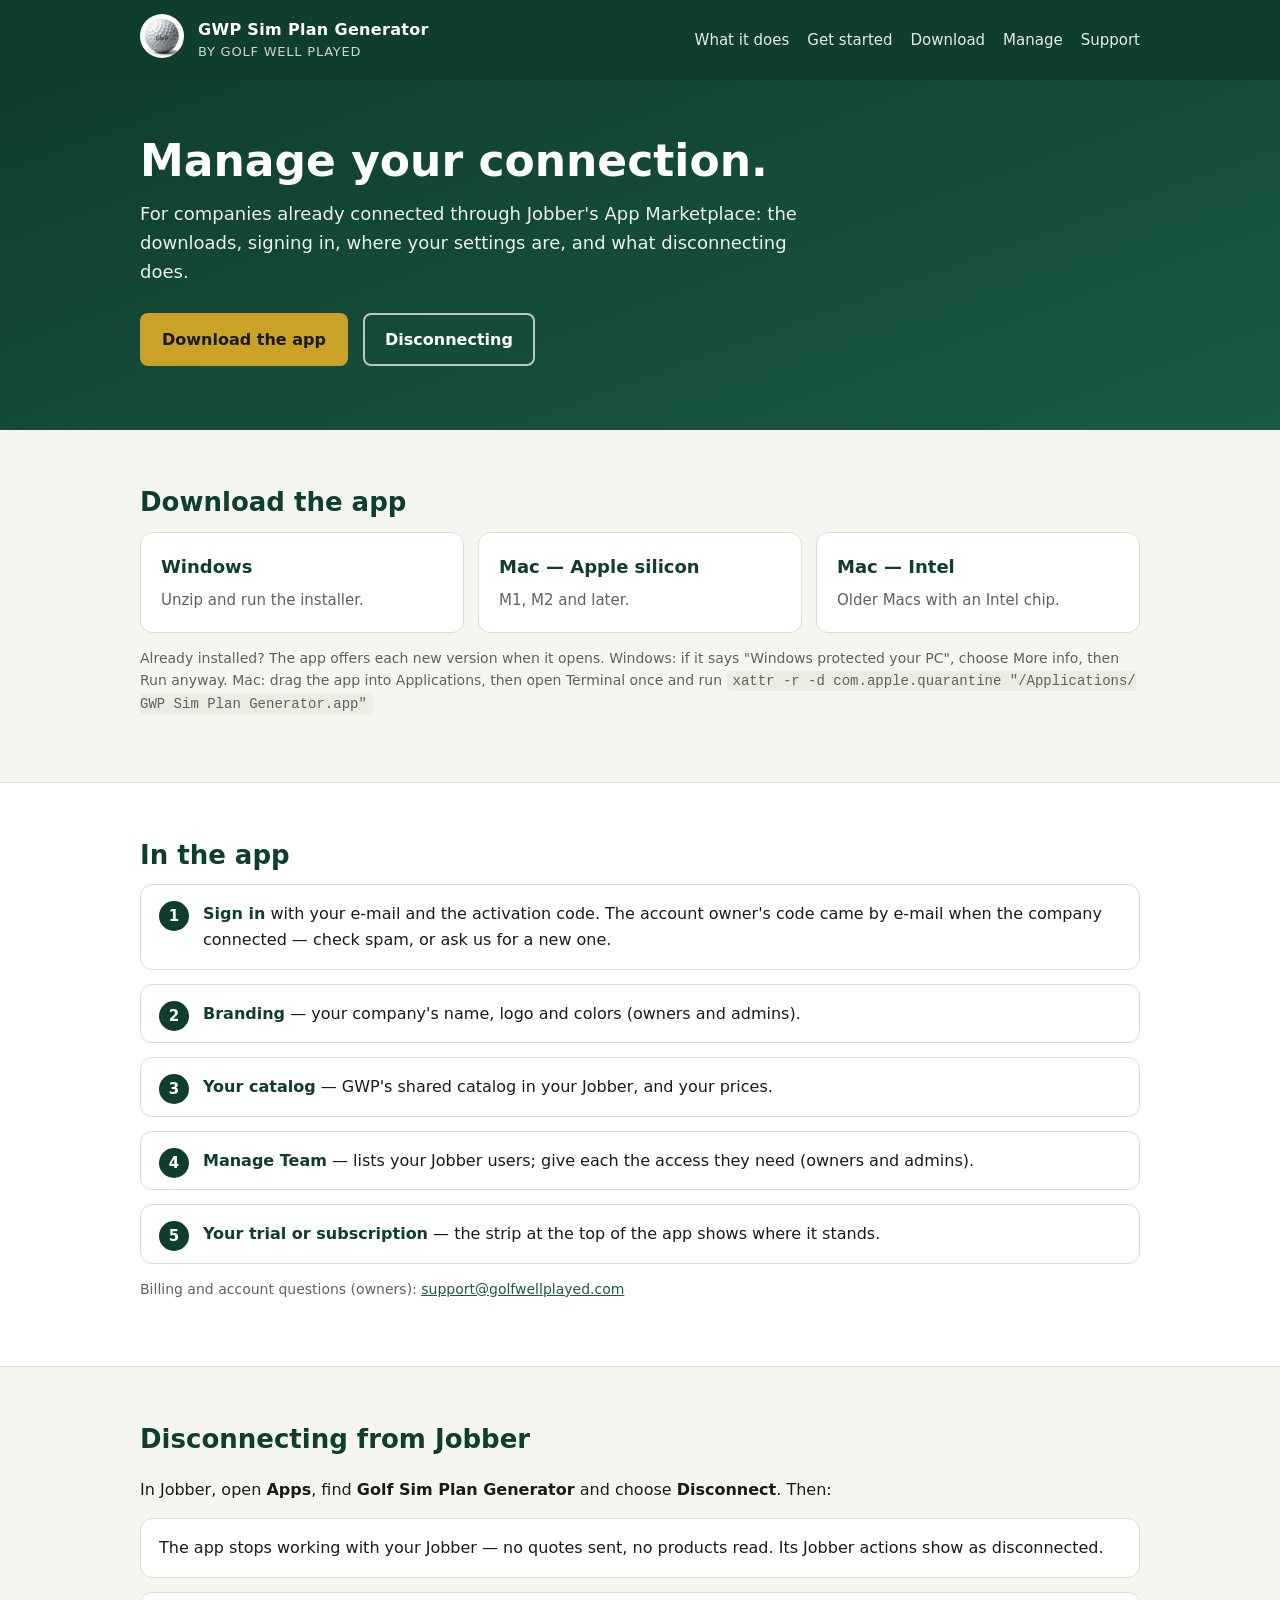
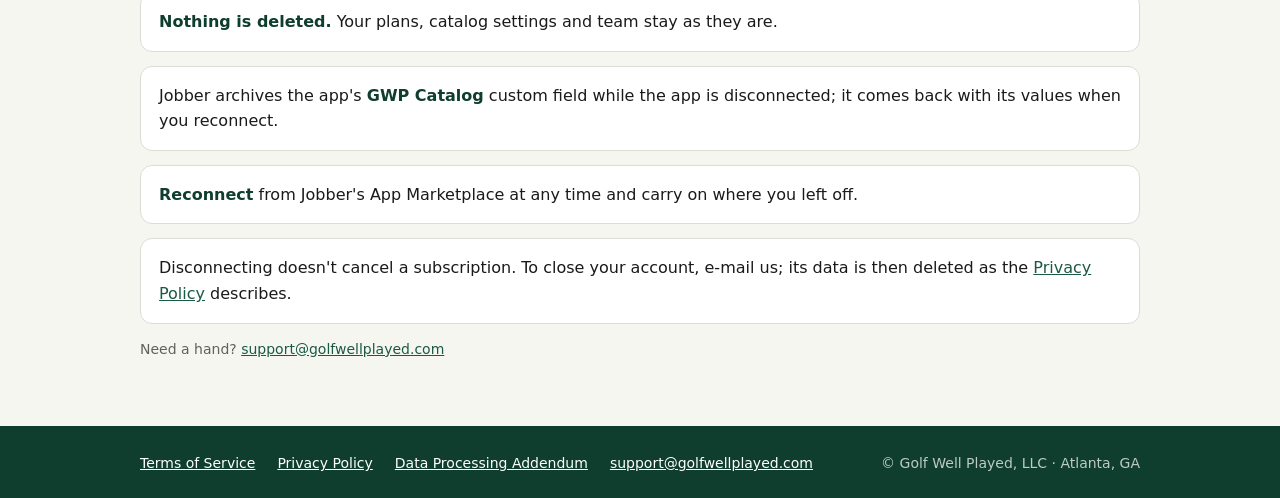
==== docs/manage.html @ b701d8a7 "site: Manage page for connected companies (downloads, sign in, settings, disconnecting), Manage in t" ====
<!DOCTYPE html>
<html lang="en">
<head>
<meta charset="utf-8">
<meta name="viewport" content="width=device-width, initial-scale=1">
<title>Manage — GWP Sim Plan Generator</title>
<meta name="description" content="For companies connected to the GWP Sim Plan Generator — download the app, sign in, find your settings, and what disconnecting from Jobber does.">
<link rel="icon" href="assets/gwp-logo.png">
<link rel="stylesheet" href="assets/site.css">
</head>
<body>
<header class="top"><div class="wrap">
  <a href="./" aria-label="Home"><img src="assets/gwp-logo.png" alt="Golf Well Played"></a>
  <div class="brand">GWP Sim Plan Generator<small>by Golf Well Played</small></div>
  <nav aria-label="Site"><a href="./#what">What it does</a><a href="./#start">Get started</a><a href="#download">Download</a><a href="manage.html">Manage</a><a href="./#support">Support</a></nav>
</div></header>
<main>
<section class="hero"><div class="wrap">
  <h1>Manage your connection.</h1>
  <p>For companies already connected through Jobber's App Marketplace: the downloads, signing in, where your settings
  are, and what disconnecting does.</p>
  <a class="btn btn-gold" href="#download">Download the app</a> <a class="btn btn-line" href="#disconnect">Disconnecting</a>
</div></section>
<section id="download"><div class="wrap">
  <h2>Download the app</h2>
  <div class="downloads">
    <a class="card" href="https://github.com/rkfarrisjr/gwp-sim-plan-generator-releases/releases/latest/download/GWP-Sim-Plan-Generator-Windows.zip"><h3>Windows</h3><p>Unzip and run the installer.</p></a>
    <a class="card" href="https://github.com/rkfarrisjr/gwp-sim-plan-generator-releases/releases/latest/download/GWP-Sim-Plan-Generator-Mac-Apple-Silicon.zip"><h3>Mac — Apple silicon</h3><p>M1, M2 and later.</p></a>
    <a class="card" href="https://github.com/rkfarrisjr/gwp-sim-plan-generator-releases/releases/latest/download/GWP-Sim-Plan-Generator-Mac-Intel.zip"><h3>Mac — Intel</h3><p>Older Macs with an Intel chip.</p></a>
  </div>
  <p class="note">Already installed? The app offers each new version when it opens. Windows: if it says "Windows
    protected your PC", choose More info, then Run anyway. Mac: drag the app into Applications, then open Terminal once
    and run <code>xattr -r -d com.apple.quarantine "/Applications/GWP Sim Plan Generator.app"</code></p>
</div></section>
<section class="band"><div class="wrap">
  <h2>In the app</h2>
  <ol class="steps">
    <li><b>Sign in</b> with your e-mail and the activation code. The account owner's code came by e-mail when the
      company connected — check spam, or ask us for a new one.</li>
    <li><b>Branding</b> — your company's name, logo and colors (owners and admins).</li>
    <li><b>Your catalog</b> — GWP's shared catalog in your Jobber, and your prices.</li>
    <li><b>Manage Team</b> — lists your Jobber users; give each the access they need (owners and admins).</li>
    <li><b>Your trial or subscription</b> — the strip at the top of the app shows where it stands.</li>
  </ol>
  <p class="note">Billing and account questions (owners): <a href="mailto:support@golfwellplayed.com">support@golfwellplayed.com</a></p>
</div></section>
<section id="disconnect"><div class="wrap">
  <h2>Disconnecting from Jobber</h2>
  <p>In Jobber, open <b>Apps</b>, find <b>Golf Sim Plan Generator</b> and choose <b>Disconnect</b>. Then:</p>
  <ul class="steps plain">
    <li>The app stops working with your Jobber — no quotes sent, no products read. Its Jobber actions show as
      disconnected.</li>
    <li><b>Nothing is deleted.</b> Your plans, catalog settings and team stay as they are.</li>
    <li>Jobber archives the app's <b>GWP Catalog</b> custom field while the app is disconnected; it comes back with its
      values when you reconnect.</li>
    <li><b>Reconnect</b> from Jobber's App Marketplace at any time and carry on where you left off.</li>
    <li>Disconnecting doesn't cancel a subscription. To close your account, e-mail us; its data is then deleted as the
      <a href="legal/privacy.html">Privacy Policy</a> describes.</li>
  </ul>
  <p class="note">Need a hand? <a href="mailto:support@golfwellplayed.com">support@golfwellplayed.com</a></p>
</div></section>
</main>
<footer><div class="wrap">
  <a href="legal/terms.html">Terms of Service</a>
  <a href="legal/privacy.html">Privacy Policy</a>
  <a href="legal/dpa.html">Data Processing Addendum</a>
  <a href="mailto:support@golfwellplayed.com">support@golfwellplayed.com</a>
  <span class="right">© Golf Well Played, LLC · Atlanta, GA</span>
</div></footer>
</body>
</html>
---- docs/assets/site.css ----
/* plans.golfwellplayed.com — GWP Sim Plan Generator site (2026-11-04). GWP's brand colors (the app's brand.js). */
:root {
  --green: #0F3D2E; --green-2: #1a5a44; --gold: #C9A227; --bg: #f6f6f1; --card: #ffffff;
  --text: #1a1a1a; --muted: #5e625c; --border: #dcdcd5; --max: 1040px;
}
* { box-sizing: border-box; }
html { -webkit-text-size-adjust: 100%; }
body { margin: 0; font: 16px/1.6 system-ui, -apple-system, "Segoe UI", Roboto, Helvetica, Arial, sans-serif;
  color: var(--text); background: var(--bg); }
a { color: var(--green-2); }
a:focus-visible, .btn:focus-visible { outline: 3px solid var(--gold); outline-offset: 2px; }
.wrap { max-width: var(--max); margin: 0 auto; padding: 0 20px; }
header.top { background: var(--green); color: #fff; }
header.top .wrap { display: flex; align-items: center; gap: 14px; padding-top: 14px; padding-bottom: 14px; }
header.top img { width: 44px; height: 44px; border-radius: 50%; background: #fff; }
header.top .brand { font-weight: 700; letter-spacing: .02em; }
header.top .brand small { display: block; font-weight: 400; opacity: .8; font-size: 13px; letter-spacing: .06em; text-transform: uppercase; }
header.top nav { margin-left: auto; display: flex; gap: 18px; flex-wrap: wrap; }
header.top nav a { color: #fff; text-decoration: none; opacity: .9; font-size: 15px; }
header.top nav a:hover { opacity: 1; text-decoration: underline; }
.hero { background: linear-gradient(160deg, var(--green) 0%, var(--green-2) 100%); color: #fff; padding: 56px 0 64px; }
.hero h1 { font-size: clamp(28px, 4.4vw, 44px); line-height: 1.15; margin: 0 0 14px; max-width: 760px; }
.hero p { font-size: 18px; max-width: 680px; opacity: .92; margin: 0 0 26px; }
.btn { display: inline-block; padding: 12px 20px; border-radius: 8px; font-weight: 600; text-decoration: none;
  border: 2px solid transparent; }
.btn-gold { background: var(--gold); color: #1a1a1a; }
.btn-gold:hover { filter: brightness(1.06); }
.btn-line { border-color: rgba(255,255,255,.7); color: #fff; margin-left: 10px; }
.btn-line:hover { background: rgba(255,255,255,.1); }
section { padding: 52px 0; }
section h2 { font-size: 26px; margin: 0 0 8px; color: var(--green); }
section .lead { color: var(--muted); margin: 0 0 26px; max-width: 720px; }
.grid { display: grid; gap: 18px; grid-template-columns: repeat(auto-fit, minmax(240px, 1fr)); }
.card { background: var(--card); border: 1px solid var(--border); border-radius: 12px; padding: 20px; }
.card h3 { margin: 0 0 6px; font-size: 18px; color: var(--green); }
.card p { margin: 0; color: var(--muted); font-size: 15px; }
.steps { counter-reset: s; list-style: none; padding: 0; margin: 0; display: grid; gap: 14px; }
.steps li { background: var(--card); border: 1px solid var(--border); border-radius: 12px; padding: 16px 18px 16px 62px;
  position: relative; }
.steps li::before { counter-increment: s; content: counter(s); position: absolute; left: 18px; top: 16px; width: 30px;
  height: 30px; border-radius: 50%; background: var(--green); color: #fff; font-weight: 700; display: grid;
  place-items: center; font-size: 15px; }
.steps b { color: var(--green); }
.steps.plain li { padding-left: 18px; }
.steps.plain li::before { content: none; }
.downloads { display: grid; gap: 14px; grid-template-columns: repeat(auto-fit, minmax(220px, 1fr)); }
.downloads a.card { text-decoration: none; color: inherit; }
.downloads a.card:hover { border-color: var(--green-2); }
.note { font-size: 14px; color: var(--muted); }
code { background: #ecece5; padding: 2px 6px; border-radius: 4px; font-size: 14px; word-break: break-all; }
.band { background: #fff; border-top: 1px solid var(--border); border-bottom: 1px solid var(--border); }
footer { background: var(--green); color: #e8efe9; padding: 26px 0; font-size: 14px; }
footer .wrap { display: flex; flex-wrap: wrap; gap: 10px 22px; align-items: center; }
footer a { color: #fff; }
footer .right { margin-left: auto; opacity: .8; }
.doc { max-width: 760px; }
.doc h1 { color: var(--green); font-size: 30px; margin: 0 0 10px; }
@media (max-width: 640px) {
  header.top nav { display: none; }
  .btn-line { margin: 10px 0 0; }
  footer .right { margin-left: 0; }
}
/* the legal pages (tools/legal-publish.js, 2026-11-07) */
.doc h2 { font-size: 21px; margin: 30px 0 8px; }
.doc h3 { font-size: 17px; margin: 22px 0 6px; color: var(--green); }
.doc .stamp { color: var(--muted); font-size: 14px; margin: 0 0 22px; }
.doc li { margin: 6px 0; }
.doc ol ol { list-style-type: lower-alpha; }
.doc table { border-collapse: collapse; width: 100%; margin: 12px 0 18px; background: var(--card); font-size: 15px; }
.doc th, .doc td { border: 1px solid var(--border); padding: 8px 10px; text-align: left; vertical-align: top; }
.doc th { background: #ecece5; color: var(--green); }
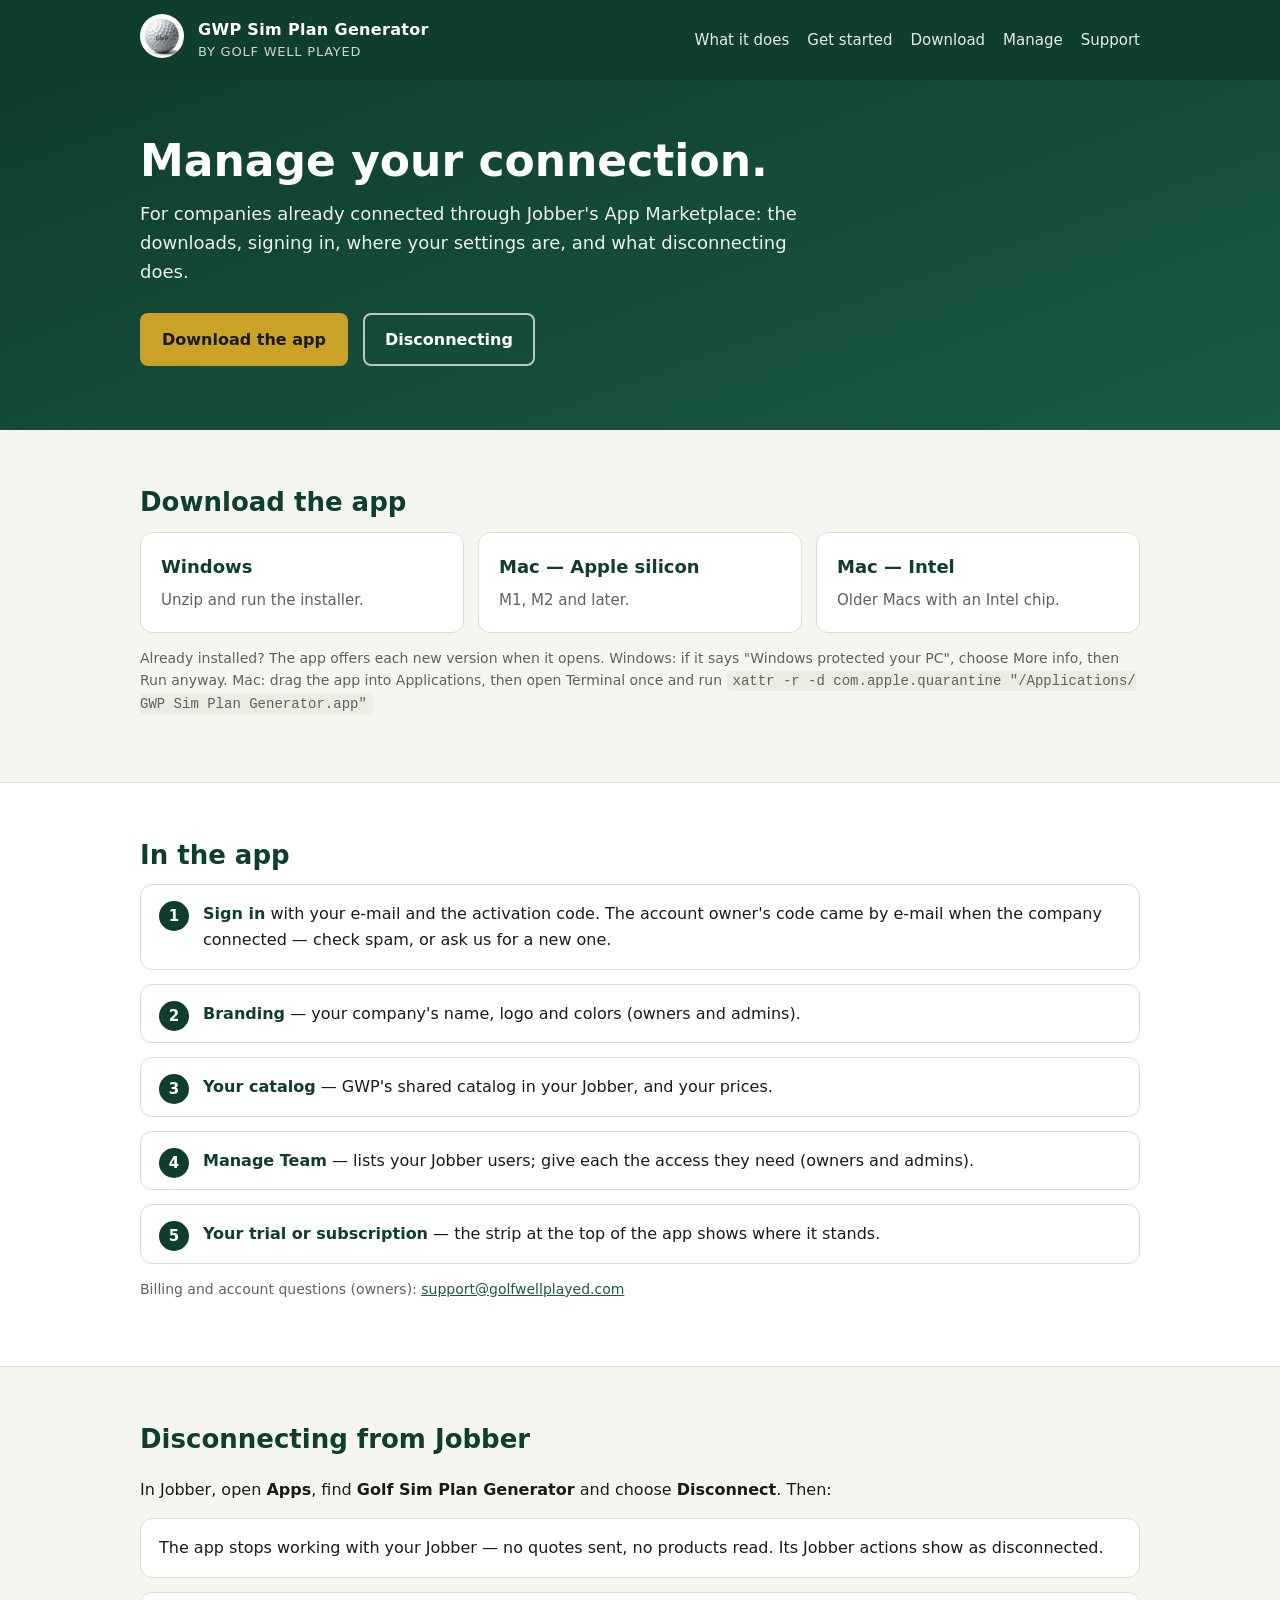
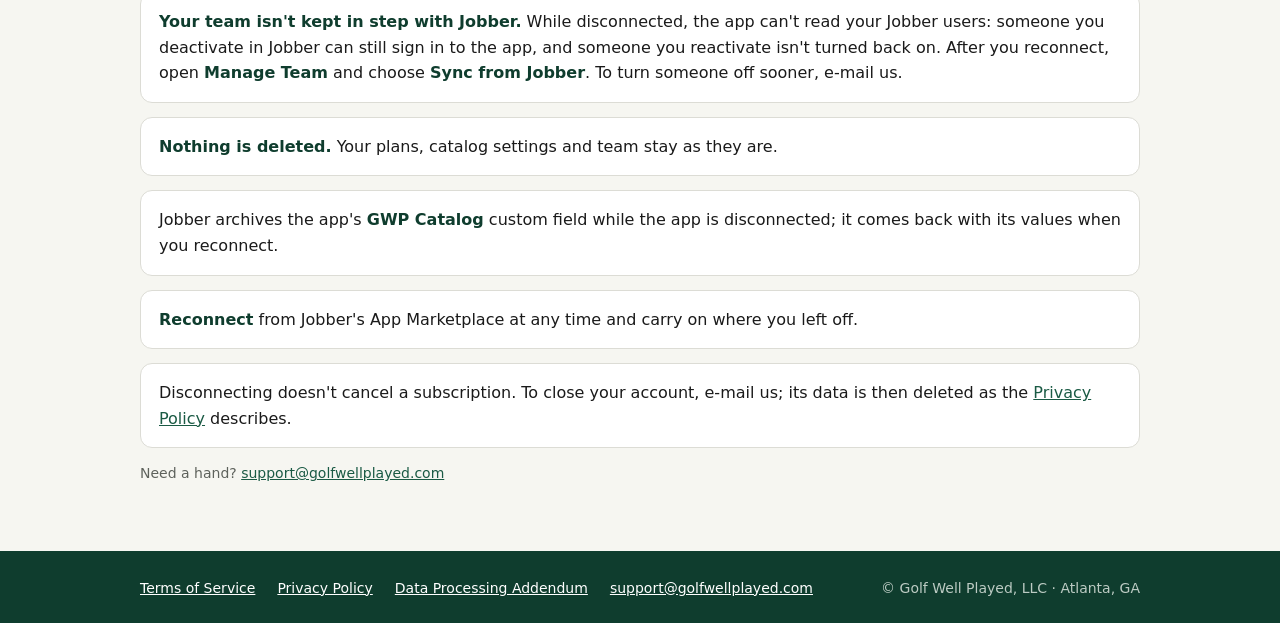
==== commit 2cebb2b4: "site: Manage page - the team isn't kept in step with Jobber while disconnected; Sync from Jobber aft" ====
--- a/docs/manage.html
+++ b/docs/manage.html
@@ -50,6 +50,9 @@
   <ul class="steps plain">
     <li>The app stops working with your Jobber — no quotes sent, no products read. Its Jobber actions show as
       disconnected.</li>
+    <li><b>Your team isn't kept in step with Jobber.</b> While disconnected, the app can't read your Jobber users: someone
+      you deactivate in Jobber can still sign in to the app, and someone you reactivate isn't turned back on. After you
+      reconnect, open <b>Manage Team</b> and choose <b>Sync from Jobber</b>. To turn someone off sooner, e-mail us.</li>
     <li><b>Nothing is deleted.</b> Your plans, catalog settings and team stay as they are.</li>
     <li>Jobber archives the app's <b>GWP Catalog</b> custom field while the app is disconnected; it comes back with its
       values when you reconnect.</li>
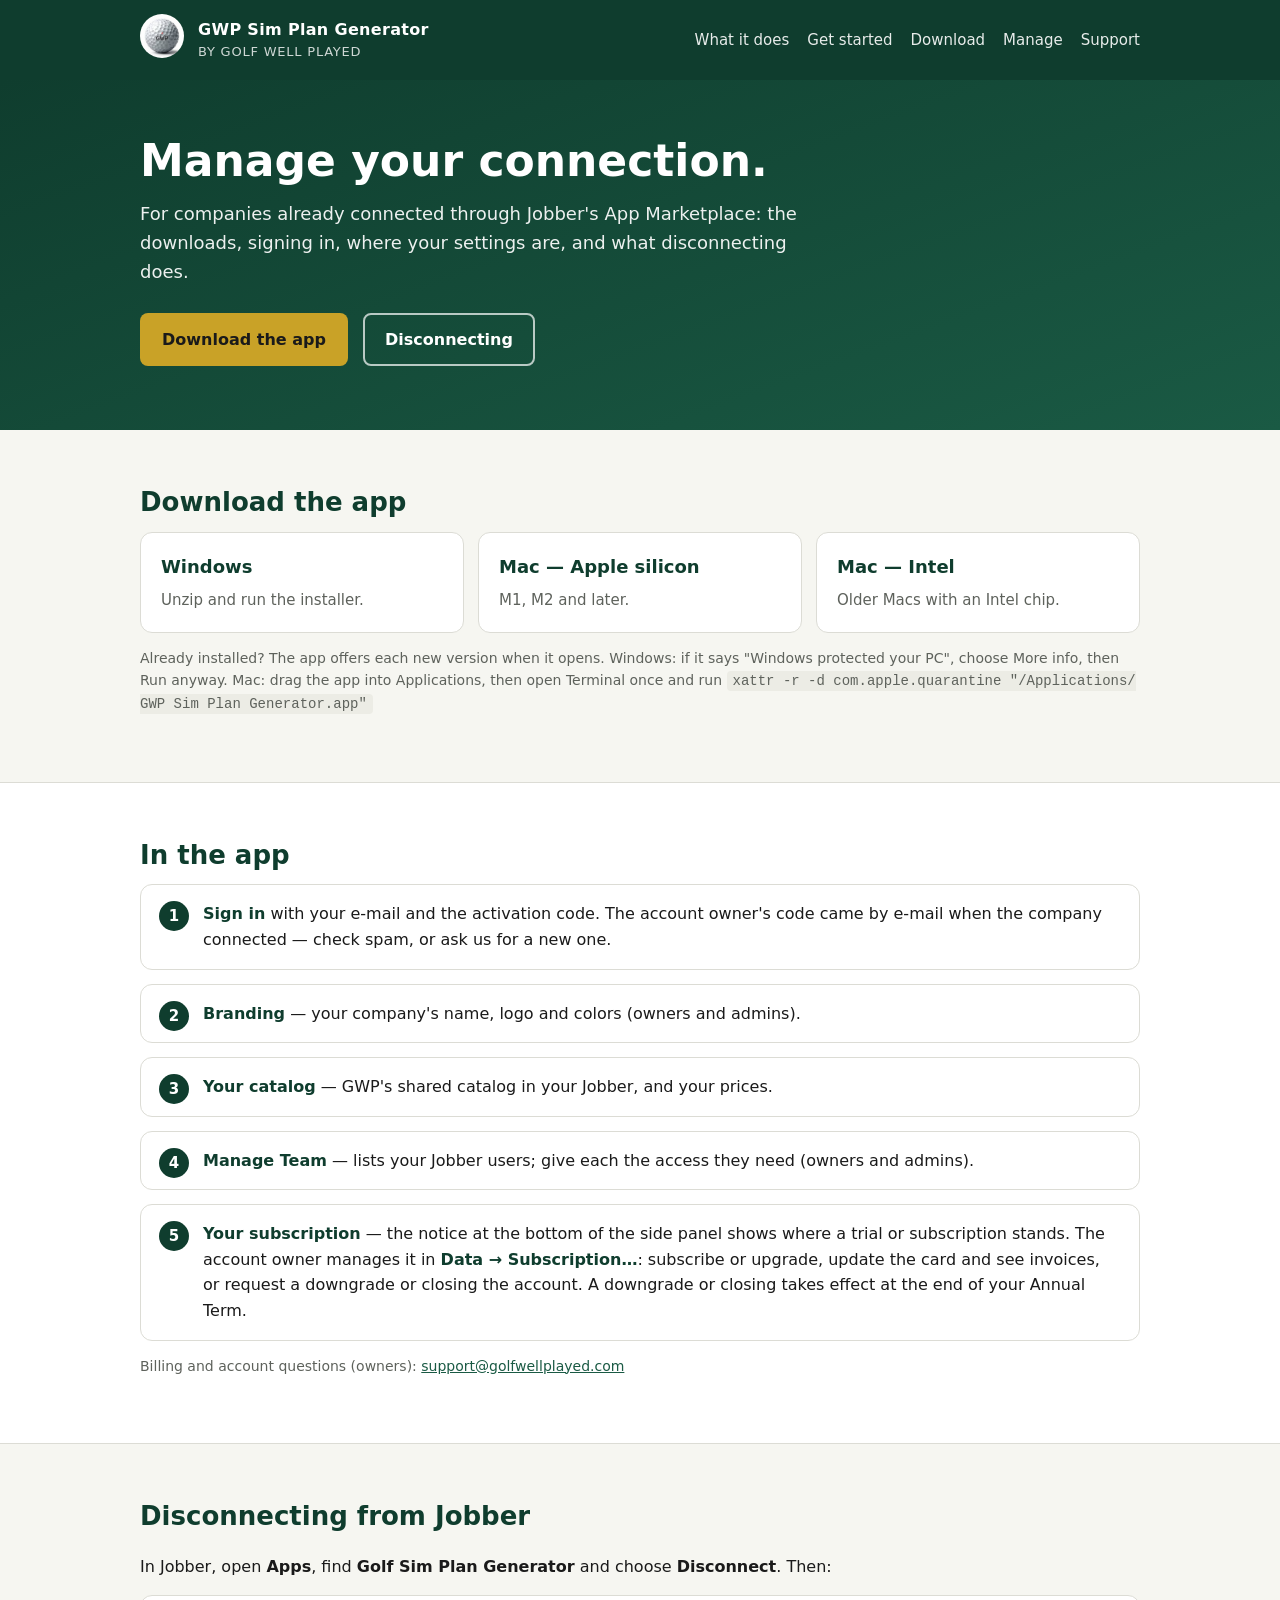
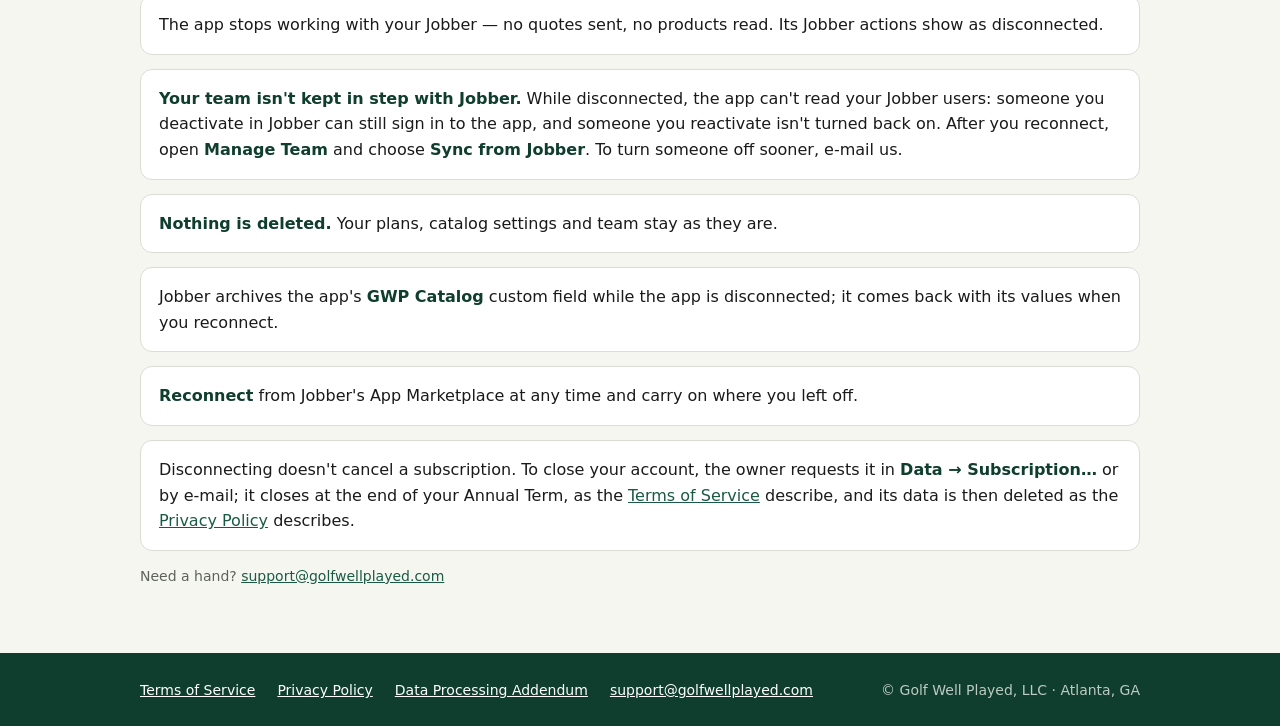
==== commit dd067441: "site: Subscription panel in Data menu, side-panel notice wording, closing at end of Annual Term" ====
--- a/docs/manage.html
+++ b/docs/manage.html
@@ -40,7 +40,10 @@
     <li><b>Branding</b> — your company's name, logo and colors (owners and admins).</li>
     <li><b>Your catalog</b> — GWP's shared catalog in your Jobber, and your prices.</li>
     <li><b>Manage Team</b> — lists your Jobber users; give each the access they need (owners and admins).</li>
-    <li><b>Your trial or subscription</b> — the strip at the top of the app shows where it stands.</li>
+    <li><b>Your subscription</b> — the notice at the bottom of the side panel shows where a trial or subscription stands. The
+      account owner manages it in <b>Data → Subscription…</b>: subscribe or upgrade, update the card and see invoices,
+      or request a downgrade or closing the account. A downgrade or closing takes effect at the end of your Annual
+      Term.</li>
   </ol>
   <p class="note">Billing and account questions (owners): <a href="mailto:support@golfwellplayed.com">support@golfwellplayed.com</a></p>
 </div></section>
@@ -57,7 +60,9 @@
     <li>Jobber archives the app's <b>GWP Catalog</b> custom field while the app is disconnected; it comes back with its
       values when you reconnect.</li>
     <li><b>Reconnect</b> from Jobber's App Marketplace at any time and carry on where you left off.</li>
-    <li>Disconnecting doesn't cancel a subscription. To close your account, e-mail us; its data is then deleted as the
+    <li>Disconnecting doesn't cancel a subscription. To close your account, the owner requests it in
+      <b>Data → Subscription…</b> or by e-mail; it closes at the end of your Annual Term, as the
+      <a href="legal/terms.html">Terms of Service</a> describe, and its data is then deleted as the
       <a href="legal/privacy.html">Privacy Policy</a> describes.</li>
   </ul>
   <p class="note">Need a hand? <a href="mailto:support@golfwellplayed.com">support@golfwellplayed.com</a></p>
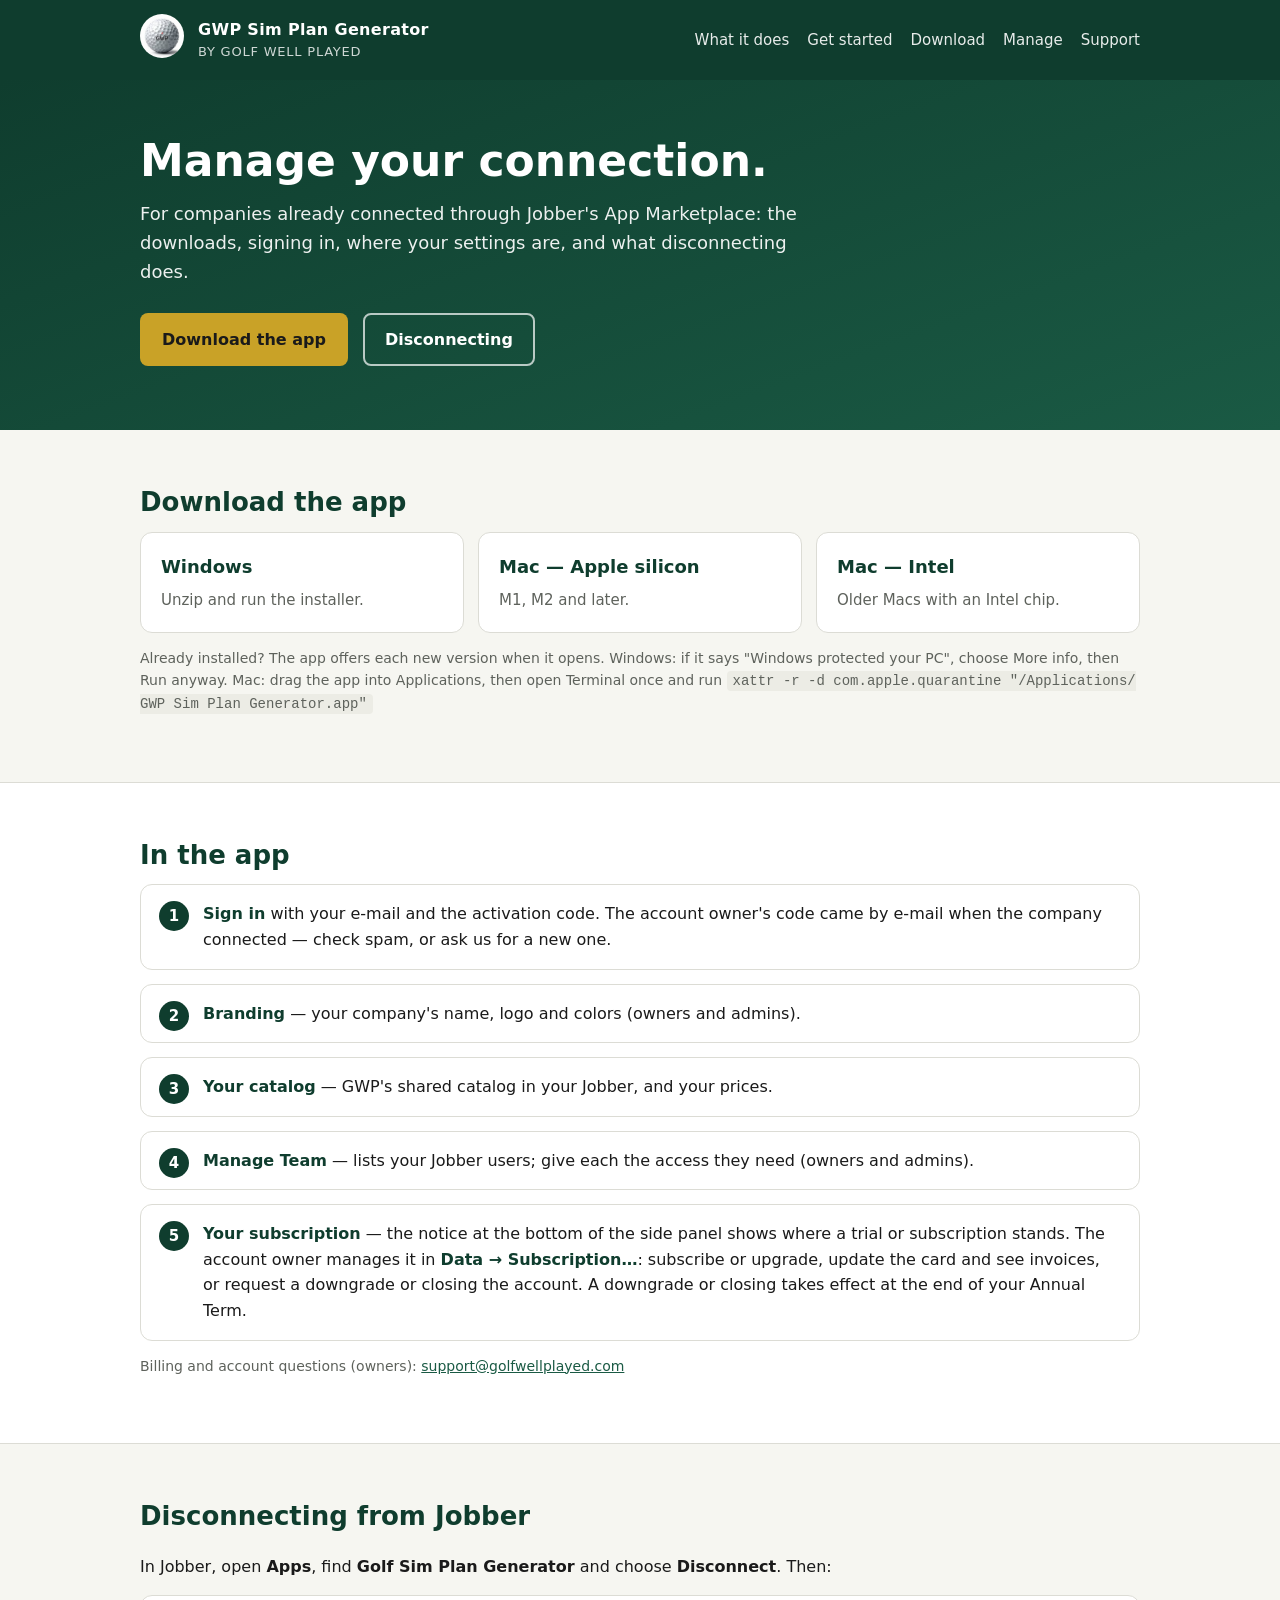
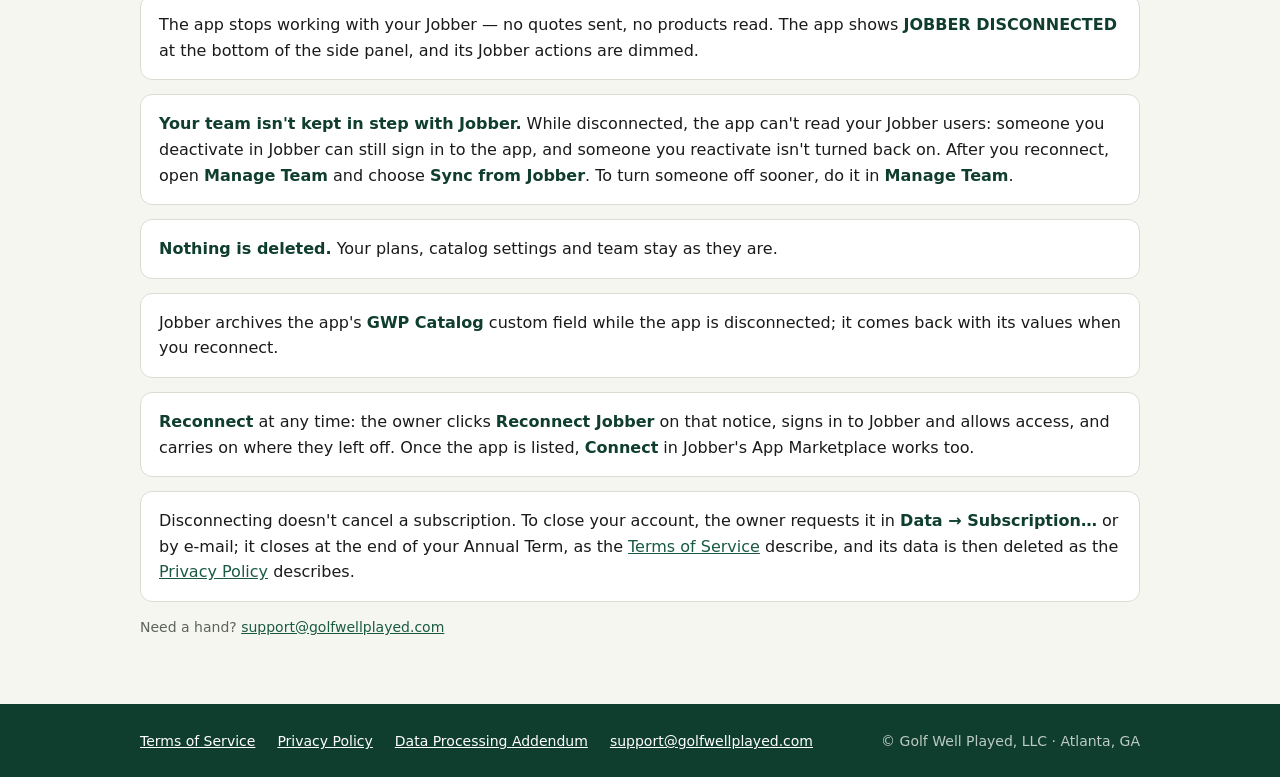
==== commit 33310ead: "site: manage page - reconnect from the app, turn someone off in Manage Team" ====
--- a/docs/manage.html
+++ b/docs/manage.html
@@ -51,15 +51,18 @@
   <h2>Disconnecting from Jobber</h2>
   <p>In Jobber, open <b>Apps</b>, find <b>Golf Sim Plan Generator</b> and choose <b>Disconnect</b>. Then:</p>
   <ul class="steps plain">
-    <li>The app stops working with your Jobber — no quotes sent, no products read. Its Jobber actions show as
-      disconnected.</li>
+    <li>The app stops working with your Jobber — no quotes sent, no products read. The app shows
+      <b>JOBBER DISCONNECTED</b> at the bottom of the side panel, and its Jobber actions are dimmed.</li>
     <li><b>Your team isn't kept in step with Jobber.</b> While disconnected, the app can't read your Jobber users: someone
       you deactivate in Jobber can still sign in to the app, and someone you reactivate isn't turned back on. After you
-      reconnect, open <b>Manage Team</b> and choose <b>Sync from Jobber</b>. To turn someone off sooner, e-mail us.</li>
+      reconnect, open <b>Manage Team</b> and choose <b>Sync from Jobber</b>. To turn someone off sooner, do it in
+      <b>Manage Team</b>.</li>
     <li><b>Nothing is deleted.</b> Your plans, catalog settings and team stay as they are.</li>
     <li>Jobber archives the app's <b>GWP Catalog</b> custom field while the app is disconnected; it comes back with its
       values when you reconnect.</li>
-    <li><b>Reconnect</b> from Jobber's App Marketplace at any time and carry on where you left off.</li>
+    <li><b>Reconnect</b> at any time: the owner clicks <b>Reconnect Jobber</b> on that notice, signs in to Jobber and
+      allows access, and carries on where they left off. Once the app is listed, <b>Connect</b> in Jobber's App
+      Marketplace works too.</li>
     <li>Disconnecting doesn't cancel a subscription. To close your account, the owner requests it in
       <b>Data → Subscription…</b> or by e-mail; it closes at the end of your Annual Term, as the
       <a href="legal/terms.html">Terms of Service</a> describe, and its data is then deleted as the
